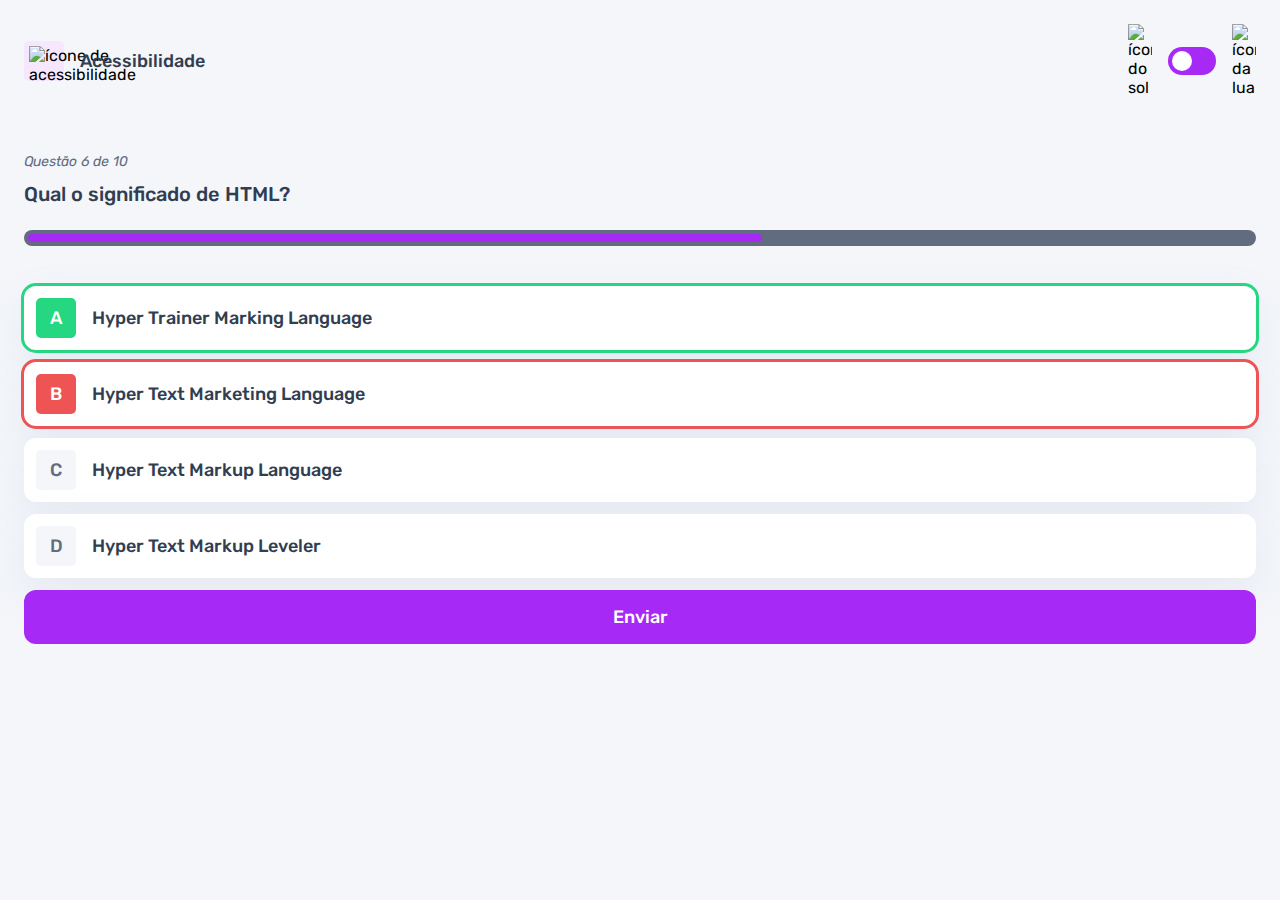
==== pages/quiz/quiz.html @ 7f7784b8 "adicionando o efeito para alternativas corretas e erradas" ====
<!DOCTYPE html>
<html lang="en">
<head>
    <meta charset="UTF-8">
    <meta name="viewport" content="width=device-width, initial-scale=1.0">
    <link rel="preconnect" href="https://fonts.googleapis.com">
    <link rel="preconnect" href="https://fonts.gstatic.com" crossorigin>
    <link href="https://fonts.googleapis.com/css2?family=Rubik:ital,wght@0,300..900;1,300..900&display=swap" rel="stylesheet">
    <link rel="stylesheet" href="quiz.css">
    <title>Quiz app</title>
</head>
<body>
    <header>
        <div class="assunto">
            <div class="assunto_icone">
                <img src="../../assets/images/icon-accessibility.svg" alt="ícone de acessibilidade">
            </div>

            <h1>Acessibilidade</h1>
        </div>

        <div class="tema">
            <img src="../../assets/images/icon-sun-dark.svg" alt="ícone do sol">
            <button>
                <div></div>
            </button>
            <img src="../../assets/images/icon-moon-dark.svg" alt="ícone da lua">
        </div>
    </header>

    <main>
        <section class="pergunta">
            <p>Questão 6 de 10</p>
            
            <h2>Qual o significado de HTML?</h2>

            <div class="barra_progresso">
                <div></div>
            </div>
        </section>

        <section class="alternativas">
            <form action="">
                <label for="alternativa_a" id="correta">
                    <input type="radio" id="alternativa_a" name="alternativa">

                    <div>
                        <span>A</span>
                        Hyper Trainer Marking Language
                    </div>
                </label>

                <label for="alternativa_b" id="errada">
                    <input type="radio" id="alternativa_b" name="alternativa">

                    <div>
                        <span>B</span>
                        Hyper Text Marketing Language
                    </div>
                </label>

                <label for="alternativa_c">
                    <input type="radio" id="alternativa_c" name="alternativa">

                    <div>
                        <span>C</span>
                        Hyper Text Markup Language
                    </div>
                </label>

                <label for="alternativa_d">
                    <input type="radio" id="alternativa_d" name="alternativa">

                    <div>
                        <span>D</span>
                        Hyper Text Markup Leveler
                    </div>
                </label>    
            </form>

            <button>Enviar</button>
        </section>
    </main>
</body>
</html>
---- pages/quiz/quiz.css ----
* {
    margin: 0;
    padding: 0;
    box-sizing: border-box;
    font-family: "Rubik", sans-serif;
    -webkit-font-smoothing: antialiased;
}

:root {
    --bg-color: #f4f6fa;
    --purple: #a729f5;
    --primary-text-color: #313e51;
    --secondary-text-color: #626c7f;
    --button-bg: #fff;
    --shadow: 0px 16px 40px 0px rgba(143, 160, 193, 0.14);
    --bg-html: #fff1e9;
    --bg-css: #e0fdef;
    --bg-javascript: #ebf0ff;
    --bg-acessibilidade: #f6e7ff;
    --white: #fff;
    --green: #26d782;
    --red: #ee5454;
    --bg-mobile: url(../../assets/images/pattern-background-mobile-light.svg);
    --bg-desktop: url(../../assets/images/pattern-background-desktop-light.svg);
}

body.escuro {
    --bg-color: #313e51;
    --bg-mobile: url(../../assets/images/pattern-background-mobile-dark.svg);
    --bg-desktop: url(../../assets/images/pattern-background-desktop-dark.svg);
    --primary-text-color: #fff;
    --secondary-text-color: #abc1e1;
    --button-bg: #3b4d66;
    --shadow: 0px 16px 40px 0px rgba(49, 62, 81, 0.14);
}

body {
    height: 100svh;
    background: var(--bg-mobile) var(--bg-color);
    background-repeat: no-repeat;
    background-size: cover;
}

header {
    display: flex;
    justify-content: space-between;
    padding: 16px 24px;
}

.assunto {
    display: flex;
    align-items: center;
    gap: 16px;
}

.assunto_icone {
    background: var(--bg-acessibilidade);
    width: 40px;
    height: 40px;
    padding: 5px;
    border-radius: 5px;
}

.assunto_icone img {
    width: 100%;
}

.assunto h1 {
    font-size: 18px;
    font-weight: 500;
    color: var(--primary-text-color);
}

.tema {
    padding: 8px 0;
    display: flex;
    align-items: center;
    gap: 8px;
}

.tema img {
    width: 16px;
}

.tema button {
    height: 20px;
    width: 32px;
    background: var(--purple);
    border: 0;
    border-radius: 999px;
    padding: 4px;
}

.tema button div {
    background: var(--white);
    width: 12px;
    height: 12px;
    border-radius: 999px;
}

main {
   padding: 32px 24px; 
}

.pergunta {
    margin-bottom: 40px;
}

.pergunta p {
    font-style: italic;
    font-size: 14px;
    color: var(--secondary-text-color);
    margin-bottom: 12px;
}

.pergunta h2 {
    font-size: 20px;
    font-weight: 500;
    color: var(--primary-text-color);
    line-height: 24px;
    margin-bottom: 24px;
}

.barra_progresso {
    background: var(--secondary-text-color);
    height: 16px;
    padding: 4px;
    border-radius: 999px;
}

.barra_progresso div {
    height: 100%;
    width: 60%;
    background: var(--purple);
    border-radius: 999px;
}

.alternativas form {
    display: flex;
    flex-direction: column;
    gap: 12px;
    margin-bottom: 12px;
}

.alternativas label {
    display: block;
    background: var(--button-bg);
    padding: 12px;
    font-size: 18px;
    font-weight: 500;
    border-radius: 12px;
    box-shadow: var(--shadow);
    color: var(--primary-text-color);
}

.alternativas label:has(input:checked) {
    outline: 3px solid var(--purple);

    & span {
        background: var(--purple);
        color: var(--white);
    }
}

.alternativas label#correta {
    outline: 3px solid var(--green);

    & span {
        background: var(--green);
        color: var(--white);
    }
}

.alternativas label#errada {
    outline: 3px solid var(--red);

    & span {
        background: var(--red);
        color: var(--white);
    }
}

.alternativas input {
    display: none;
}

.alternativas div {
    display: flex;
    align-items: center;
    gap: 16px;
}

.alternativas div span {
    display: block;
    width: 40px;
    height: 40px;
    background: var(--bg-color);
    border-radius: 5px;
    color: var(--secondary-text-color);

    display: flex;
    align-items: center;
    justify-content: center;
    flex-shrink: 0;
}

.alternativas button {
    padding: 16px;
    border-radius: 12px;
    border: none;
    background: var(--purple);
    color: var(--white);
    width: 100%;

    font-size: 18px;
    font-weight: 500;
}

@media (min-width: 1100px) {
    .tema {
        gap: 16px;
    }

    .tema img {
        width: 24px;
    }

    .tema button {
        width: 48px;
        height: 28px;
    }

    .tema button div {
        width: 20px;
        height: 20px;
    }
}
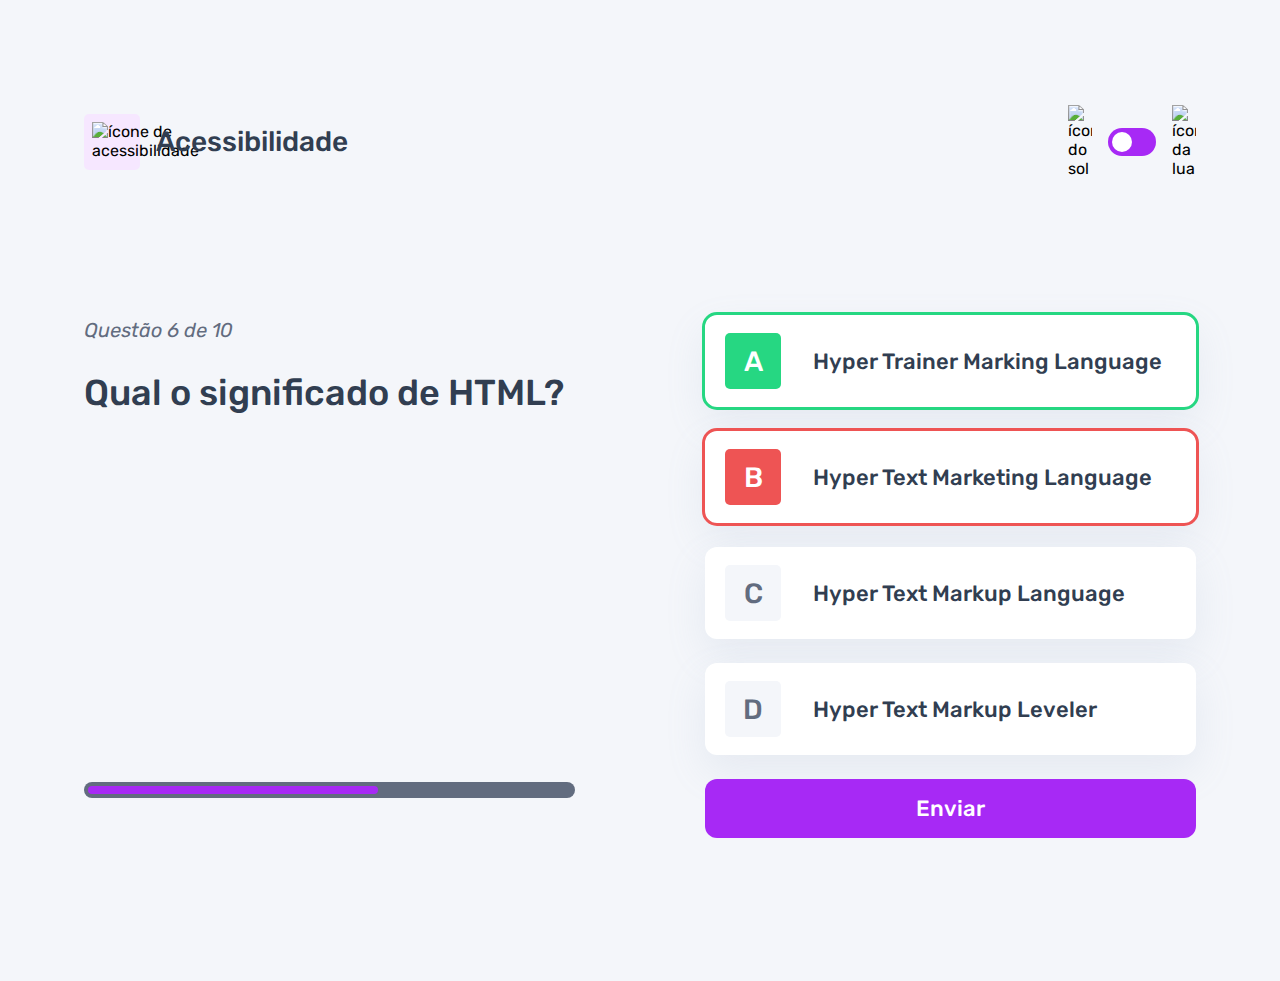
==== commit 2aafbbea: "adicionada a responsividade para o desktop" ====
--- a/pages/quiz/quiz.html
+++ b/pages/quiz/quiz.html
@@ -30,10 +30,11 @@
 
     <main>
         <section class="pergunta">
-            <p>Questão 6 de 10</p>
-            
-            <h2>Qual o significado de HTML?</h2>
-
+            <div>
+                <p>Questão 6 de 10</p>
+                
+                <h2>Qual o significado de HTML?</h2>
+            </div>
             <div class="barra_progresso">
                 <div></div>
             </div>
--- a/pages/quiz/quiz.css
+++ b/pages/quiz/quiz.css
@@ -217,6 +217,22 @@
 }
 
 @media (min-width: 1100px) {
+    header {
+        margin-block: 81px;
+        max-width: 1160px;
+        margin-inline: auto;
+    }
+
+    .assunto_icone {
+        width: 56px;
+        height: 56px;
+        padding: 8px;
+    }
+
+    .assunto h1 {
+        font-size: 28px;
+    }
+
     .tema {
         gap: 16px;
     }
@@ -234,4 +250,57 @@
         width: 20px;
         height: 20px;
     }
+    
+    main {
+        max-width: 1160px;
+        margin-inline: auto;
+
+        display: flex;
+        gap: 130px;
+    }
+
+    section {
+        width: 100%;
+    }
+
+    .pergunta {
+        display: flex;
+        flex-direction: column;
+        justify-content: space-between;
+    }
+
+    .pergunta p {
+        font-size: 20px;
+        line-height: 30px;
+        margin-bottom: 27px;
+    }
+
+    .pergunta h2 {
+        font-size: 36px;
+        line-height: 42px;
+    }
+
+    .alternativas form {
+        gap: 24px;
+        margin-bottom: 24px;
+    }
+
+    .alternativas label {
+        font-size: 22px;
+        padding: 18px 20px;
+    }
+
+    .alternativas div {
+        gap: 32px;
+    }
+
+    .alternativas div span {
+        width: 56px;
+        height: 56px;
+        font-size: 28px;
+    }
+
+    .alternativas button {
+        font-size: 22px;
+    }
 }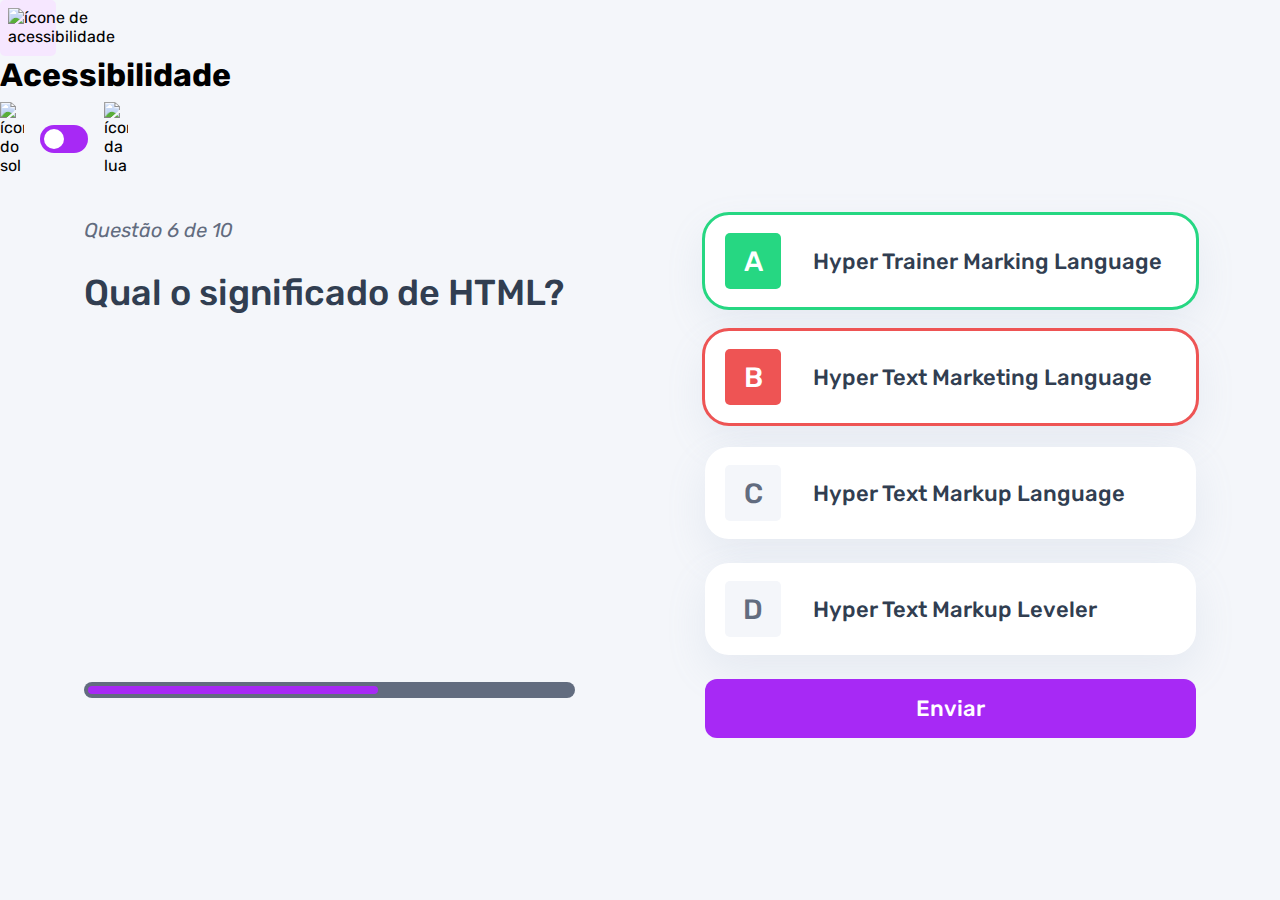
==== commit 66a38a61: "ajuste das cores no tema dark" ====
--- a/pages/quiz/quiz.html
+++ b/pages/quiz/quiz.html
@@ -9,7 +9,7 @@
     <link rel="stylesheet" href="quiz.css">
     <title>Quiz app</title>
 </head>
-<body>
+<body class="escuro>
     <header>
         <div class="assunto">
             <div class="assunto_icone">
--- a/pages/quiz/quiz.css
+++ b/pages/quiz/quiz.css
@@ -8,7 +8,10 @@
 
 :root {
     --bg-color: #f4f6fa;
+    --bg-span: #f4f6fa;
+    --color-span: #626c7f;
     --purple: #a729f5;
+    --purple-hover: rgba(167, 41, 245, 0.7);
     --primary-text-color: #313e51;
     --secondary-text-color: #626c7f;
     --button-bg: #fff;
@@ -26,6 +29,7 @@
 
 body.escuro {
     --bg-color: #313e51;
+    --color-span: #313e51;
     --bg-mobile: url(../../assets/images/pattern-background-mobile-dark.svg);
     --bg-desktop: url(../../assets/images/pattern-background-desktop-dark.svg);
     --primary-text-color: #fff;
@@ -151,6 +155,14 @@
     border-radius: 12px;
     box-shadow: var(--shadow);
     color: var(--primary-text-color);
+    cursor: pointer;
+}
+
+.alternativas label:hover {
+    & span {
+        background: var(--bg-acessibilidade);
+        color: var(--purple);
+    }
 }
 
 .alternativas label:has(input:checked) {
@@ -194,9 +206,9 @@
     display: block;
     width: 40px;
     height: 40px;
-    background: var(--bg-color);
+    background: var(--bg-span);
     border-radius: 5px;
-    color: var(--secondary-text-color);
+    color: var(--color-span);
 
     display: flex;
     align-items: center;
@@ -214,6 +226,12 @@
 
     font-size: 18px;
     font-weight: 500;
+    transition: background 0.3s;
+}
+
+.alternativas button:hover {
+    background: var(--purple-hover);
+    cursor: pointer;
 }
 
 @media (min-width: 1100px) {
@@ -288,6 +306,7 @@
     .alternativas label {
         font-size: 22px;
         padding: 18px 20px;
+        border-radius: 24px;
     }
 
     .alternativas div {
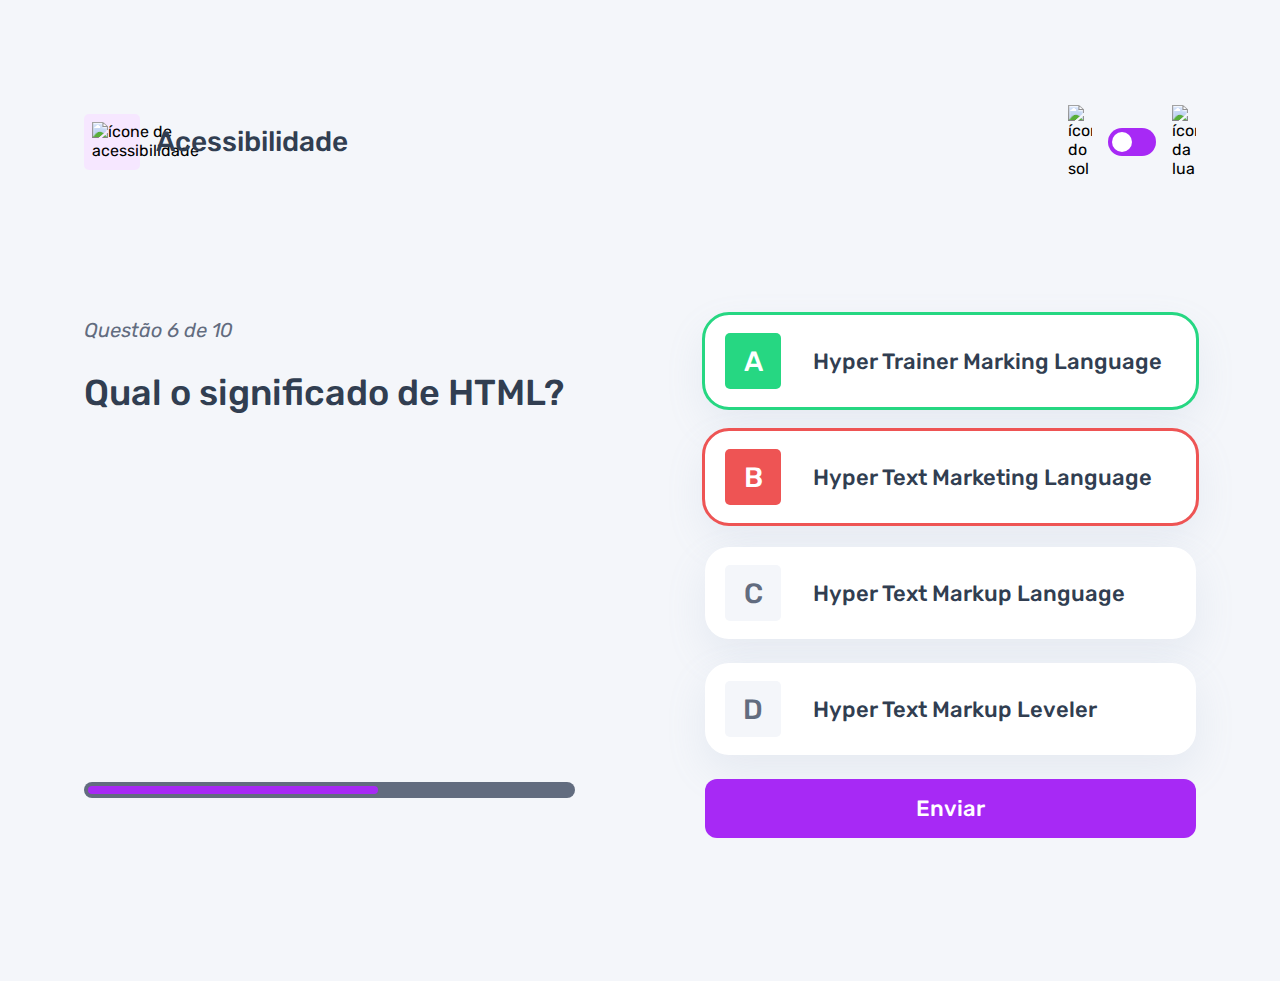
==== commit e2b7d330: "ajuste do fundo para o desktop no quiz.html" ====
--- a/pages/quiz/quiz.html
+++ b/pages/quiz/quiz.html
@@ -9,7 +9,7 @@
     <link rel="stylesheet" href="quiz.css">
     <title>Quiz app</title>
 </head>
-<body class="escuro>
+<body>
     <header>
         <div class="assunto">
             <div class="assunto_icone">
--- a/pages/quiz/quiz.css
+++ b/pages/quiz/quiz.css
@@ -235,6 +235,12 @@
 }
 
 @media (min-width: 1100px) {
+    body {
+        background: var(--bg-desktop) var(--bg-color);
+        background-size: cover;
+        background-repeat: no repeat;
+    }
+
     header {
         margin-block: 81px;
         max-width: 1160px;
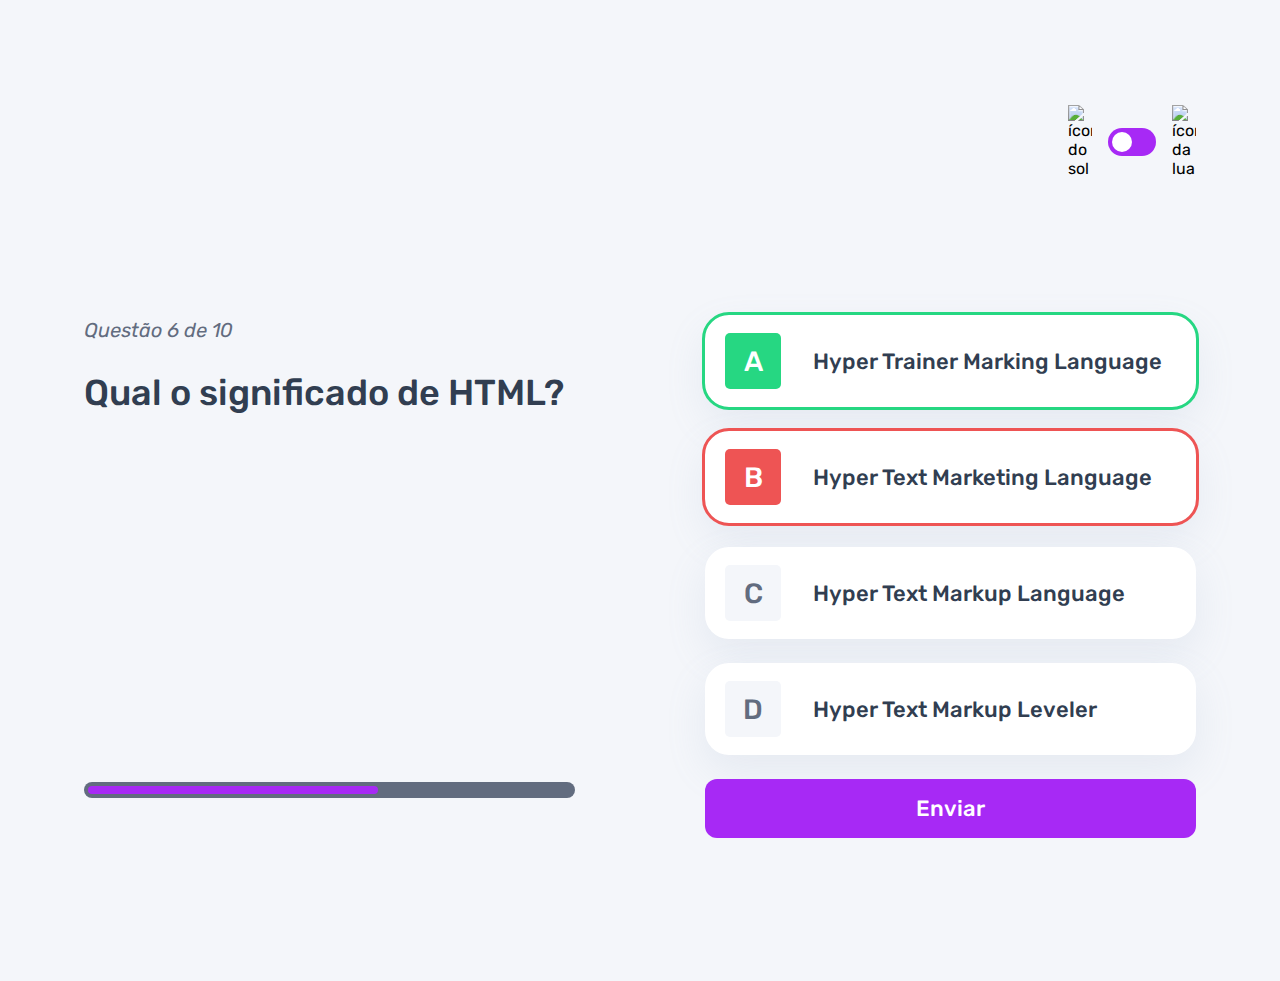
==== commit e7672b64: "alteração dinamica do assunto da página" ====
--- a/pages/quiz/quiz.html
+++ b/pages/quiz/quiz.html
@@ -7,16 +7,17 @@
     <link rel="preconnect" href="https://fonts.gstatic.com" crossorigin>
     <link href="https://fonts.googleapis.com/css2?family=Rubik:ital,wght@0,300..900;1,300..900&display=swap" rel="stylesheet">
     <link rel="stylesheet" href="quiz.css">
+    <script src="./quiz.js" type="module" defer></script>
     <title>Quiz app</title>
 </head>
 <body>
     <header>
         <div class="assunto">
             <div class="assunto_icone">
-                <img src="../../assets/images/icon-accessibility.svg" alt="ícone de acessibilidade">
+                <img src="" alt="">
             </div>
 
-            <h1>Acessibilidade</h1>
+            <h1></h1>
         </div>
 
         <div class="tema">
--- a/pages/quiz/quiz.css
+++ b/pages/quiz/quiz.css
@@ -58,11 +58,26 @@
 }
 
 .assunto_icone {
-    background: var(--bg-acessibilidade);
     width: 40px;
     height: 40px;
     padding: 5px;
     border-radius: 5px;
+}
+
+.assunto_icone.html {
+    background: var(--bg-html);
+}
+
+.assunto_icone.css {
+    background: var(--bg-css);
+}
+
+.assunto_icone.javascript {
+    background: var(--bg-javascript);
+}
+
+.assunto_icone.acessibilidade {
+    background: var(--bg-acessibilidade);
 }
 
 .assunto_icone img {
@@ -93,6 +108,8 @@
     border: 0;
     border-radius: 999px;
     padding: 4px;
+    display: flex;
+    cursor: pointer;
 }
 
 .tema button div {
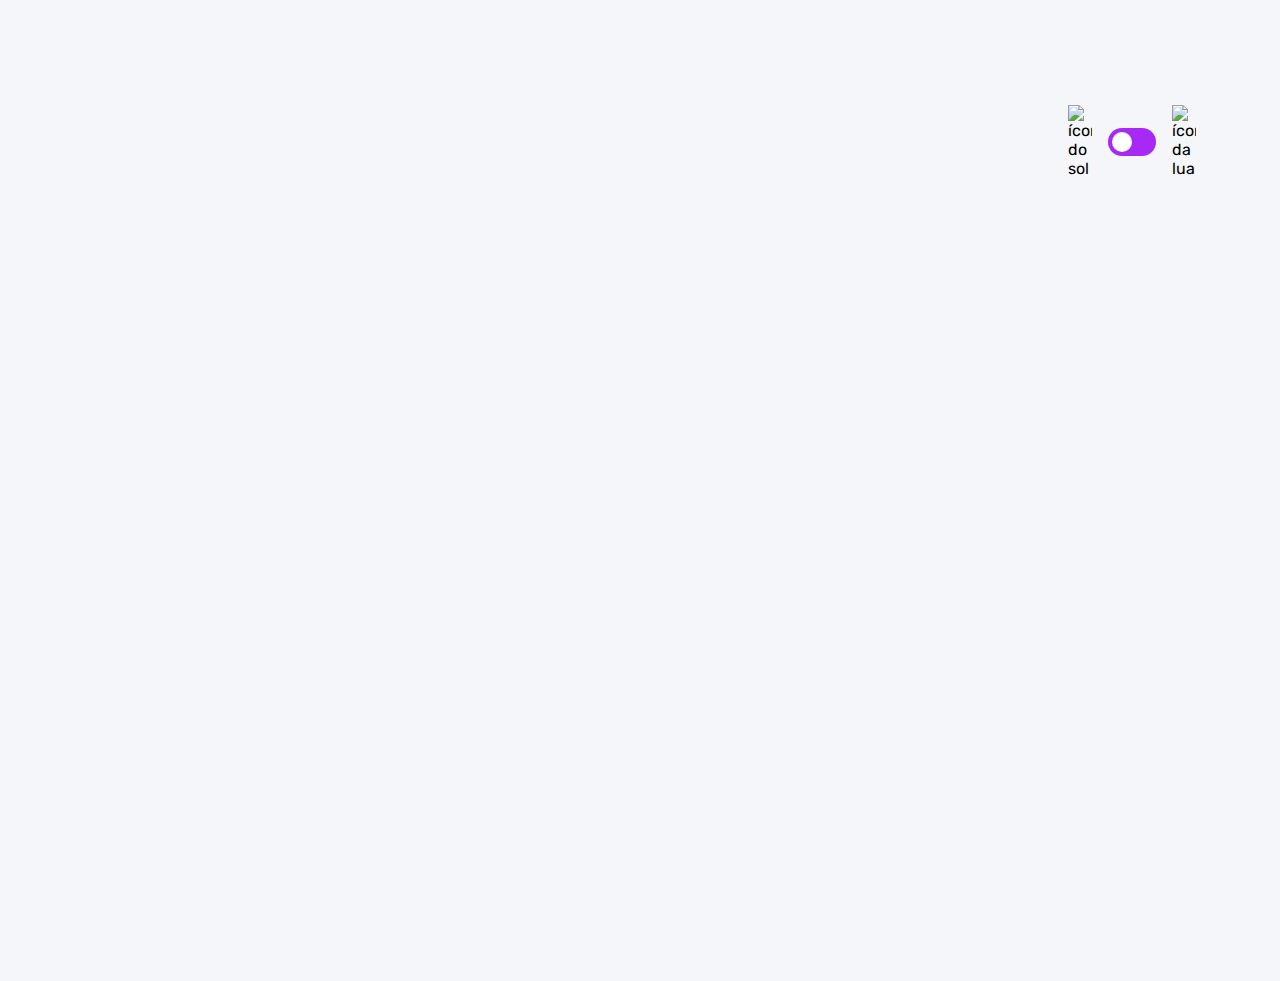
==== commit c13515d3: "adicionadas as funções de buscar as perguntas e montar as perguntas no html" ====
--- a/pages/quiz/quiz.html
+++ b/pages/quiz/quiz.html
@@ -30,58 +30,6 @@
     </header>
 
     <main>
-        <section class="pergunta">
-            <div>
-                <p>Questão 6 de 10</p>
-                
-                <h2>Qual o significado de HTML?</h2>
-            </div>
-            <div class="barra_progresso">
-                <div></div>
-            </div>
-        </section>
-
-        <section class="alternativas">
-            <form action="">
-                <label for="alternativa_a" id="correta">
-                    <input type="radio" id="alternativa_a" name="alternativa">
-
-                    <div>
-                        <span>A</span>
-                        Hyper Trainer Marking Language
-                    </div>
-                </label>
-
-                <label for="alternativa_b" id="errada">
-                    <input type="radio" id="alternativa_b" name="alternativa">
-
-                    <div>
-                        <span>B</span>
-                        Hyper Text Marketing Language
-                    </div>
-                </label>
-
-                <label for="alternativa_c">
-                    <input type="radio" id="alternativa_c" name="alternativa">
-
-                    <div>
-                        <span>C</span>
-                        Hyper Text Markup Language
-                    </div>
-                </label>
-
-                <label for="alternativa_d">
-                    <input type="radio" id="alternativa_d" name="alternativa">
-
-                    <div>
-                        <span>D</span>
-                        Hyper Text Markup Leveler
-                    </div>
-                </label>    
-            </form>
-
-            <button>Enviar</button>
-        </section>
     </main>
 </body>
 </html>--- a/pages/quiz/quiz.css
+++ b/pages/quiz/quiz.css
@@ -151,7 +151,6 @@
 
 .barra_progresso div {
     height: 100%;
-    width: 60%;
     background: var(--purple);
     border-radius: 999px;
 }
